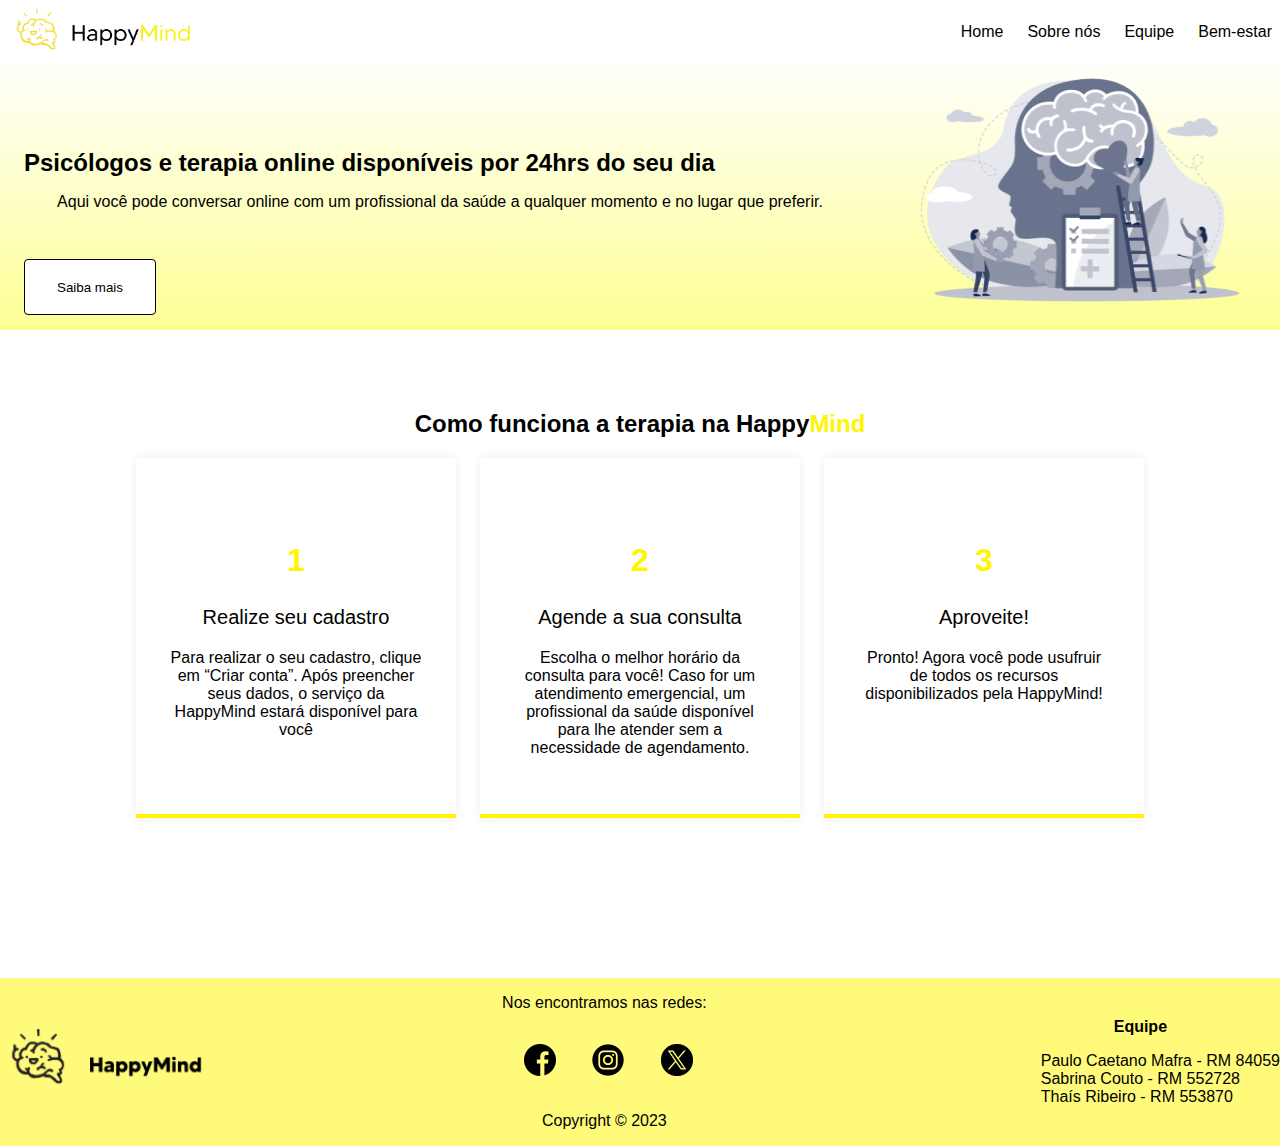
==== index.html @ d6e3fd10 "adicionando rm's" ====
<!DOCTYPE html>
<html lang="pt-br">

<head>
    <meta charset="UTF-8">
    <meta http-equiv="X-UA-Compatible" content="IE=edge">
    <meta name="viewport" content="width=device-width, initial-scale=1.0">
    <link rel="stylesheet" href= "https://cdnjs.cloudflare.com/ajax/libs/font-awesome/4.7.0/css/font-awesome.css">
    <link rel="stylesheet" href="style.css">
    <title>HappyMind</title>
</head>

<body>
    <header>
      <div id="header">
        <img src = "imgs/logo-amarela.png" alt = "Cérebro sorrindo junto do nome da empresa HappyMind">
        <nav id="nav">
          <button aria-label="Abrir Menu" id="btn-mobile" aria-haspopup="true" aria-controls="menu" aria-expanded="false">
            <span id="hamburger"></span>
          </button>
            <ul id="menu" role="menu">
            <li><a href="index.html">Home</a></li>
            <li><a href="/">Sobre nós</a></li>
            <li><a href="equipe.html">Equipe</a></li>
            <li><a href="/">Bem-estar</a></li>
          </ul>
        </nav>
      </div>
      </header>
<br>
<br>
<br>
      <section class="section" id = "home">
				<div class="container home">
					<div class="text">
						<h1 class="title">
              Psicólogos e terapia online disponíveis por 24hrs do seu dia
						</h1>
						<p>
							Aqui você pode conversar online com um profissional da saúde a qualquer momento e no lugar que preferir.
						</p>
						<button class = "botao">Saiba mais</button>
				</div>
        <div class="image">
          <img
            src="imgs/image.png"
            alt="Três pessoas consertando uma mente com engrenagens"
          />
        </div>
        </div>
			</section>

    <section class = "services">
      <div class = "about">
        <h2 class = 'title'>
          Como funciona a terapia na Happy<span>Mind</span>
        </h2>
      </div>
      <div class="container grid">
      <div class="cards grid">
        <div class="card">
          <h2 class = "number"> 1 </h2>
          <h3>Realize seu cadastro</h3>
          <p>
            Para realizar o seu cadastro, clique em “Criar conta”. Após preencher seus dados, o serviço da HappyMind estará disponível para você
          </p>
        </div>
        <div class="card">
          <h2 class = "number"> 2 </h2>
          <h3>Agende a sua consulta</h3>
          <p>
            Escolha o melhor horário da consulta para você! Caso for um atendimento emergencial, um profissional da saúde disponível para lhe atender sem a necessidade de agendamento.
          </p>
        </div>
        <div class="card">
          <h2 class = "number"> 3 </h2>
          <h3>Aproveite!</h3>
          <p>
            Pronto! Agora você pode usufruir de todos os recursos disponibilizados pela HappyMind!
          </p>
        </div>
      </div>
    </div>
  </section>

<footer>
  <div class="box">
    <div class="box1">
      <img src="imgs/logo-black.png" alt="Logo da empresa na versão preta">
    </div>

    <div class="box2">
      <h3>Nos encontramos nas redes:</h3>
        <div class = "icons">
      <ul>
        <li><a href="https://www.facebook.com/fiap/"><img src = "imgs/facebook.png" alt = "logo facebook"></a></li>
        <li><a href="https://www.instagram.com/fiapoficial/"><img src = "imgs/instagram.png" alt = "logo instagram"></i></a></li>
        <li><a href="https://twitter.com/fiap"><img src = "imgs/twitter.png" alt = "logo x-twitter"></i></a></li>
      </ul>
      </div>
     <p> Copyright © 2023 </p>
    </div>

    <div class="box3">
      <h3>Equipe</h3>
      <ul>
        <li>Paulo Caetano Mafra - RM 84059</li>
        <li>Sabrina Couto - RM 552728</li>
        <li>Thaís Ribeiro - RM 553870</li>
      </ul>
    </div>
  </div>
  
  </footer>
    <script src="main.js"></script>
</body>
</html>
---- style.css ----
body{
  margin: 0px;
  padding: 0px;
  font-family: Arial, Helvetica, sans-serif;
}

/* -----------  Header -------------*/
a {
  color: black;
  text-decoration: none;
}

a:hover {
  color: #FFF500;
}

img{
  width: 13rem;
  height: auto;
}


#header {
  box-sizing: border-box;
  height: 4rem;
  width: 100%;
  position: fixed;
  padding: 0;
  display: flex;
  align-items: center;
  justify-content: space-between;
  background-color: white;
}

/* -----------  Home -------------*/

span{
  color: #FFF500;
}
.section .title {
	margin-bottom: 1rem;
}

.title {
	color: black;
  font-size: 1.5rem;
  font-style: normal;
  font-weight: 700;
  line-height: normal;
  margin-top: 5rem;
  }

.text {
    flex: 1; 
    margin-left: 1.5rem;
    margin-right: 1.5rem;
}

.image img{
  width: 25rem;
  height: 17rem;
}

.text p {
  margin-bottom: 3rem;
}


.home {
  display: flex;
  align-items: center;
  background-image: linear-gradient(180deg, white, #FDFF93);
}

.botao {
    background-color: white;
    color: black;
    height: 3.5rem;
    display: inline-flex;
    align-items: center;
    padding:  0 2rem;
    border-radius: 0.25rem;
    transition: 0.3s;
    border: 1px solid black;
}

.botao:hover{
  border: 2px solid #FFF500;
  cursor: pointer;
}

/* ----------- Services -------------*/


.number{
  text-align: center;
  color: #FFF500;
  font-size: 2rem;
}

h2{
  text-align: center;
}

h3{
font-size: 1.25rem;
font-style: normal;
font-weight: 400;
line-height: normal;
}
.container .grid{
  display:flex;
  justify-content: center;
  flex-wrap: wrap
}

.cards.grid {
	gap: 1.5rem;
  margin-bottom: 10rem;
}

.card {
	padding: 3.625rem 2rem;
	box-shadow: 0px 0px 12px rgba(0, 0, 0, 0.08);
	border-bottom: 0.25rem solid #FFF500;
	border-radius: 0.25rem 0.25rem 0 0;
  width: 16rem;
  height: 15rem;
	text-align: center;
}

.card:hover{
  transition: all 0.5s;
  cursor: pointer;
  transform: scale(1.2);
}

.card .title {
	font-size: 1.5rem;
	margin-bottom: 0.75rem;
}


/* ----------- Rodapé -------------*/

.box {
  display: flex;
  justify-content: space-between;
  align-items: center;
  background-color: #FFFA7A;
}


.box2 ul li {
  display: inline-flex;
  margin-right: 2rem;
}

.icons{
  display: flex;
  justify-content: center;
  align-items: center;
}
.box2 h3{
  font-size: 1rem;
  font-weight: 400;
  text-align: center;
}
.box2 img{
  width: 2rem;
  height: 2rem;
}

p{
  text-align: center;
}

.list{
  display: flex;
}

.box3 h3{
  font-size: 1rem;
  font-weight: 700;
  text-align: center;
}

.box ul li {
  list-style: none;

}

/* ----------- MENU -------------*/


#menu {
  display: flex;
  list-style: none;
  gap: 0.5rem;
}

#menu a {
  display: block;
  padding: 0.5rem;
}

#btn-mobile {
  display: none;
}

  /* ----------- Responsividade -------------*/


@media (max-width: 600px) {

  /* ----------- Rodapé Responsivo -------------*/

  .image img {
    display: none;
  }

  .box {
    display: flex;
    flex-direction: column;
    align-items: center;
    text-align: center;
    background-color: #FFFA7A;
  }

  .box2 ul, .box3 ul {
    padding: 0;
    list-style: none;
    margin: 0;
    display: flex;
    flex-direction: column;
    align-items: center;
  }

  .box2 ul li {
    display: inline-flex;
    margin: 0;
  }

  #menu {
    display: block;
    position: absolute;
    width: 100%;
    top: 70px;
    right: 0px;
    transition: 0.6s;
    z-index: 1000;
    height: 0px;
    background-color: white;
    visibility: hidden;
    overflow-y: hidden;
  }
  #nav.active #menu {
    height: calc(100vh - 70px);
    visibility: visible;
    overflow-y: auto;
  }
  #menu a {
    padding: 1rem 0;
    margin: 0 1rem;
    border-bottom: 2px solid rgba(0, 0, 0, 0.05);
  }
  #btn-mobile {
    display: flex;
    padding: 0.5rem 1rem;
    font-size: 1rem;
    border: none;
    background: none;
    cursor: pointer;
    gap: 0.5rem;
  }
  #hamburger {
    border-top: 2px solid;
    width: 20px;
  }
  #hamburger::after,
  #hamburger::before {
    content: '';
    display: block;
    width: 20px;
    height: 2px;
    background: currentColor;
    margin-top: 5px;
    transition: 0.3s;
    position: relative;
  }
  #nav.active #hamburger {
    border-top-color: transparent;
  }
  #nav.active #hamburger::before {
    transform: rotate(135deg);
  }
  #nav.active #hamburger::after {
    transform: rotate(-135deg);
    top: -7px;
  }
}
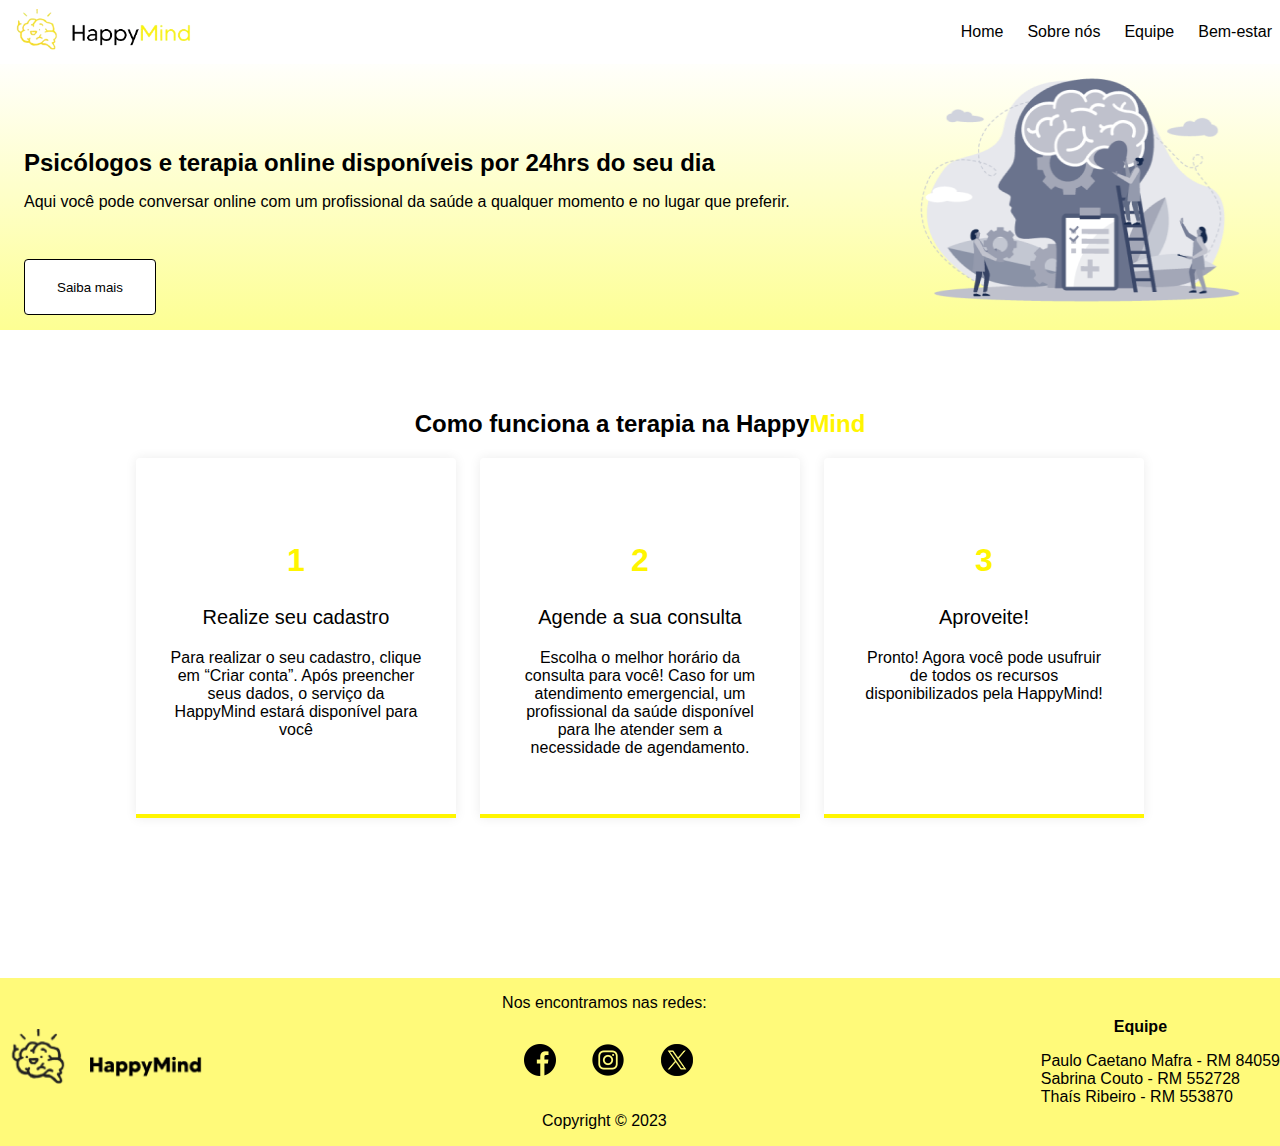
==== commit b9fc1766: "organizando arquivos do repositorio" ====
--- a/index.html
+++ b/index.html
@@ -6,7 +6,7 @@
     <meta http-equiv="X-UA-Compatible" content="IE=edge">
     <meta name="viewport" content="width=device-width, initial-scale=1.0">
     <link rel="stylesheet" href= "https://cdnjs.cloudflare.com/ajax/libs/font-awesome/4.7.0/css/font-awesome.css">
-    <link rel="stylesheet" href="style.css">
+    <link rel="stylesheet" href="styles/style.css">
     <title>HappyMind</title>
 </head>
 
--- a/styles/style.css
+++ b/styles/style.css
@@ -0,0 +1,301 @@
+body{
+  margin: 0px;
+  padding: 0px;
+  font-family: Arial, Helvetica, sans-serif;
+}
+
+/* -----------  Header -------------*/
+a {
+  color: black;
+  text-decoration: none;
+}
+
+a:hover {
+  color: #FFF500;
+}
+
+img{
+  width: 13rem;
+  height: auto;
+}
+
+
+#header {
+  box-sizing: border-box;
+  height: 4rem;
+  width: 100%;
+  position: fixed;
+  padding: 0;
+  display: flex;
+  align-items: center;
+  justify-content: space-between;
+  background-color: white;
+}
+
+/* -----------  Home -------------*/
+
+span{
+  color: #FFF500;
+}
+.section .title {
+	margin-bottom: 1rem;
+}
+
+.title {
+	color: black;
+  font-size: 1.5rem;
+  font-style: normal;
+  font-weight: 700;
+  line-height: normal;
+  margin-top: 5rem;
+  }
+
+.text {
+    flex: 1; 
+    margin-left: 1.5rem;
+    margin-right: 1.5rem;
+}
+
+.image img{
+  width: 25rem;
+  height: 17rem;
+}
+
+.text p {
+  margin-bottom: 3rem;
+}
+
+
+.home {
+  display: flex;
+  align-items: center;
+  background-image: linear-gradient(180deg, white, #FDFF93);
+}
+
+.botao {
+    background-color: white;
+    color: black;
+    height: 3.5rem;
+    display: inline-flex;
+    align-items: center;
+    padding:  0 2rem;
+    border-radius: 0.25rem;
+    transition: 0.3s;
+    border: 1px solid black;
+}
+
+.botao:hover{
+  border: 2px solid #FFF500;
+  cursor: pointer;
+}
+
+/* ----------- Services -------------*/
+
+
+.number{
+  text-align: center;
+  color: #FFF500;
+  font-size: 2rem;
+}
+
+h2{
+  text-align: center;
+}
+
+h3{
+font-size: 1.25rem;
+font-style: normal;
+font-weight: 400;
+line-height: normal;
+}
+.container .grid{
+  display:flex;
+  justify-content: center;
+  flex-wrap: wrap
+}
+
+.cards.grid {
+	gap: 1.5rem;
+  margin-bottom: 10rem;
+}
+
+.card {
+	padding: 3.625rem 2rem;
+	box-shadow: 0px 0px 12px rgba(0, 0, 0, 0.08);
+	border-bottom: 0.25rem solid #FFF500;
+	border-radius: 0.25rem 0.25rem 0 0;
+  width: 16rem;
+  height: 15rem;
+	text-align: center;
+}
+
+.card:hover{
+  transition: all 0.5s;
+  cursor: pointer;
+  transform: scale(1.2);
+}
+
+.card .title {
+	font-size: 1.5rem;
+	margin-bottom: 0.75rem;
+}
+
+
+/* ----------- Rodapé -------------*/
+
+.box {
+  display: flex;
+  justify-content: space-between;
+  align-items: center;
+  background-color: #FFFA7A;
+}
+
+
+.box2 ul li {
+  display: inline-flex;
+  margin-right: 2rem;
+}
+
+.icons{
+  display: flex;
+  justify-content: center;
+  align-items: center;
+}
+.box2 h3{
+  font-size: 1rem;
+  font-weight: 400;
+  text-align: center;
+}
+.box2 img{
+  width: 2rem;
+  height: 2rem;
+}
+
+.box2 p{
+  text-align: center;
+}
+
+.list{
+  display: flex;
+}
+
+.box3 h3{
+  font-size: 1rem;
+  font-weight: 700;
+  text-align: center;
+}
+
+.box ul li {
+  list-style: none;
+
+}
+
+/* ----------- MENU -------------*/
+
+
+#menu {
+  display: flex;
+  list-style: none;
+  gap: 0.5rem;
+}
+
+#menu a {
+  display: block;
+  padding: 0.5rem;
+}
+
+#btn-mobile {
+  display: none;
+}
+
+  /* ----------- Responsividade -------------*/
+
+
+@media (max-width: 600px) {
+
+  /* ----------- Rodapé Responsivo -------------*/
+
+  .image img {
+    display: none;
+  }
+
+  .box {
+    display: flex;
+    flex-direction: column;
+    align-items: center;
+    text-align: center;
+    background-color: #FFFA7A;
+  }
+
+  .box2 ul, .box3 ul {
+    padding: 0;
+    list-style: none;
+    margin: 0;
+    display: flex;
+    flex-direction: column;
+    align-items: center;
+  }
+
+  .box2 ul li {
+    display: inline-flex;
+    margin: 0;
+  }
+
+  #menu {
+    display: block;
+    position: absolute;
+    width: 100%;
+    top: 70px;
+    right: 0px;
+    transition: 0.6s;
+    z-index: 1000;
+    height: 0px;
+    background-color: white;
+    visibility: hidden;
+    overflow-y: hidden;
+  }
+  #nav.active #menu {
+    height: calc(100vh - 70px);
+    visibility: visible;
+    overflow-y: auto;
+  }
+  #menu a {
+    padding: 1rem 0;
+    margin: 0 1rem;
+    border-bottom: 2px solid rgba(0, 0, 0, 0.05);
+  }
+  #btn-mobile {
+    display: flex;
+    padding: 0.5rem 1rem;
+    font-size: 1rem;
+    border: none;
+    background: none;
+    cursor: pointer;
+    gap: 0.5rem;
+  }
+  #hamburger {
+    border-top: 2px solid;
+    width: 20px;
+  }
+  #hamburger::after,
+  #hamburger::before {
+    content: '';
+    display: block;
+    width: 20px;
+    height: 2px;
+    background: currentColor;
+    margin-top: 5px;
+    transition: 0.3s;
+    position: relative;
+  }
+  #nav.active #hamburger {
+    border-top-color: transparent;
+  }
+  #nav.active #hamburger::before {
+    transform: rotate(135deg);
+  }
+  #nav.active #hamburger::after {
+    transform: rotate(-135deg);
+    top: -7px;
+  }
+}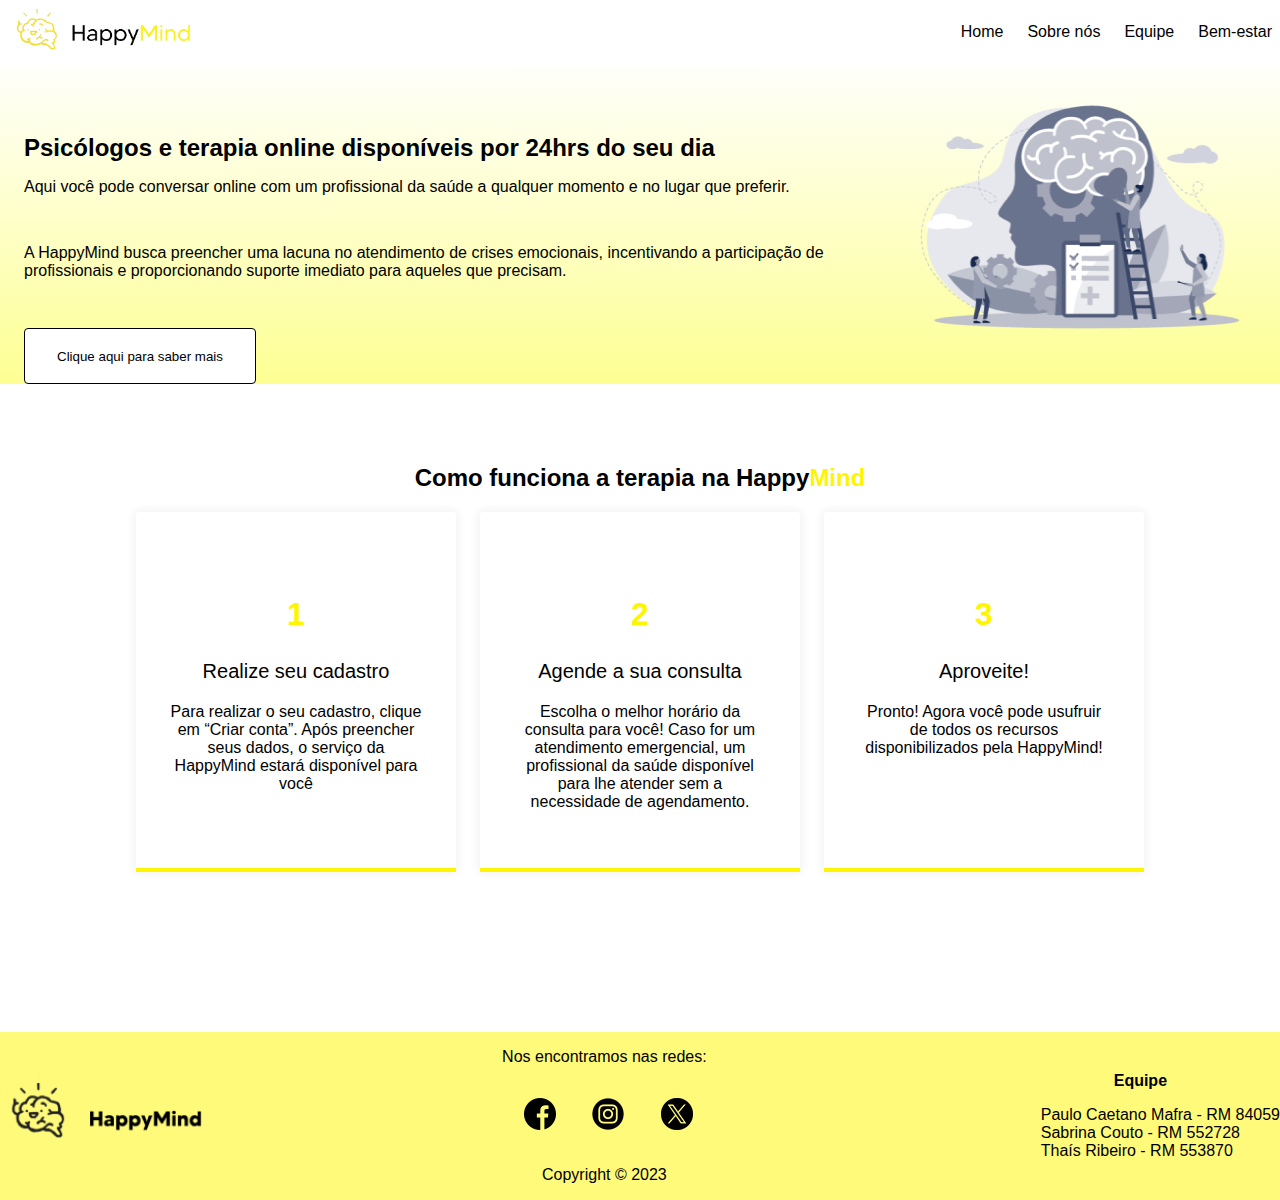
==== commit ea60a22f: "add interatividade com o texto home page" ====
--- a/index.html
+++ b/index.html
@@ -36,10 +36,11 @@
 						<h1 class="title">
               Psicólogos e terapia online disponíveis por 24hrs do seu dia
 						</h1>
-						<p>
-							Aqui você pode conversar online com um profissional da saúde a qualquer momento e no lugar que preferir.
+            <p>Aqui você pode conversar online com um profissional da saúde a qualquer momento e no lugar que preferir.</p>
+						<p id="additionalText" class="hidden">
+							A HappyMind busca preencher uma lacuna no atendimento de crises emocionais, incentivando a participação de profissionais e proporcionando suporte imediato para aqueles que precisam.
 						</p>
-						<button class = "botao">Saiba mais</button>
+						<button class = "botao"  onclick="showAdditionalText()">Clique aqui para saber mais</button>
 				</div>
         <div class="image">
           <img
--- a/styles/style.css
+++ b/styles/style.css
@@ -88,6 +88,12 @@
   border: 2px solid #FFF500;
   cursor: pointer;
 }
+
+/* -----------  Interatividade com texto -------------*/
+#additionalText{
+  margin-bottom: 3rem;
+}
+
 
 /* ----------- Services -------------*/
 
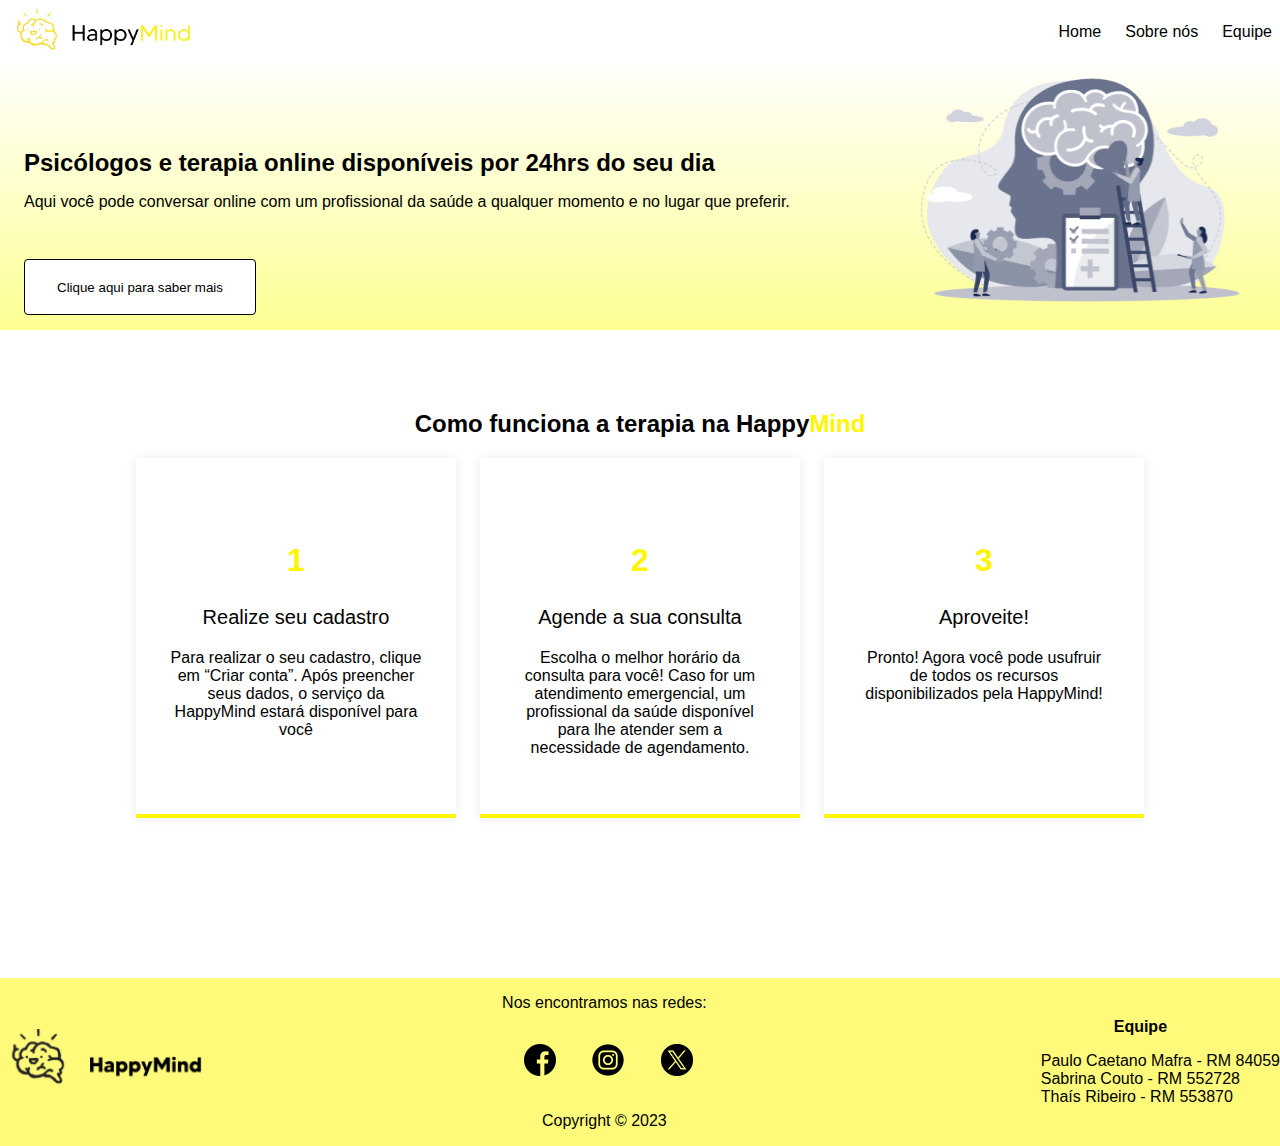
==== commit 9f12d31b: "inserindo links" ====
--- a/index.html
+++ b/index.html
@@ -22,7 +22,6 @@
             <li><a href="index.html">Home</a></li>
             <li><a href="/">Sobre nós</a></li>
             <li><a href="equipe.html">Equipe</a></li>
-            <li><a href="/">Bem-estar</a></li>
           </ul>
         </nav>
       </div>
@@ -38,7 +37,7 @@
 						</h1>
             <p>Aqui você pode conversar online com um profissional da saúde a qualquer momento e no lugar que preferir.</p>
 						<p id="additionalText" class="hidden">
-							A HappyMind busca preencher uma lacuna no atendimento de crises emocionais, incentivando a participação de profissionais e proporcionando suporte imediato para aqueles que precisam.
+							A HappyMind é uma plataforma dedicada a oferecer um ambiente seguro e imediato para pessoas enfrentando crises emocionais, especialmente relacionadas à saúde mental. O foco principal é permitir que os usuários monitorem seu humor diariamente e, em situações de emergência, se conectem instantaneamente a profissionais de saúde mental qualificados para consultas urgentes. Além disso, a plataforma oferece terapias mensais a preços acessíveis. Nossa missão é preencher uma lacuna no atendimento de crises emocionais, incentivando a participação de profissionais e proporcionando suporte imediato para aqueles que precisam.
 						</p>
 						<button class = "botao"  onclick="showAdditionalText()">Clique aqui para saber mais</button>
 				</div>
--- a/styles/style.css
+++ b/styles/style.css
@@ -92,6 +92,10 @@
 /* -----------  Interatividade com texto -------------*/
 #additionalText{
   margin-bottom: 3rem;
+}
+
+.hidden{
+  display:none;
 }
 
 
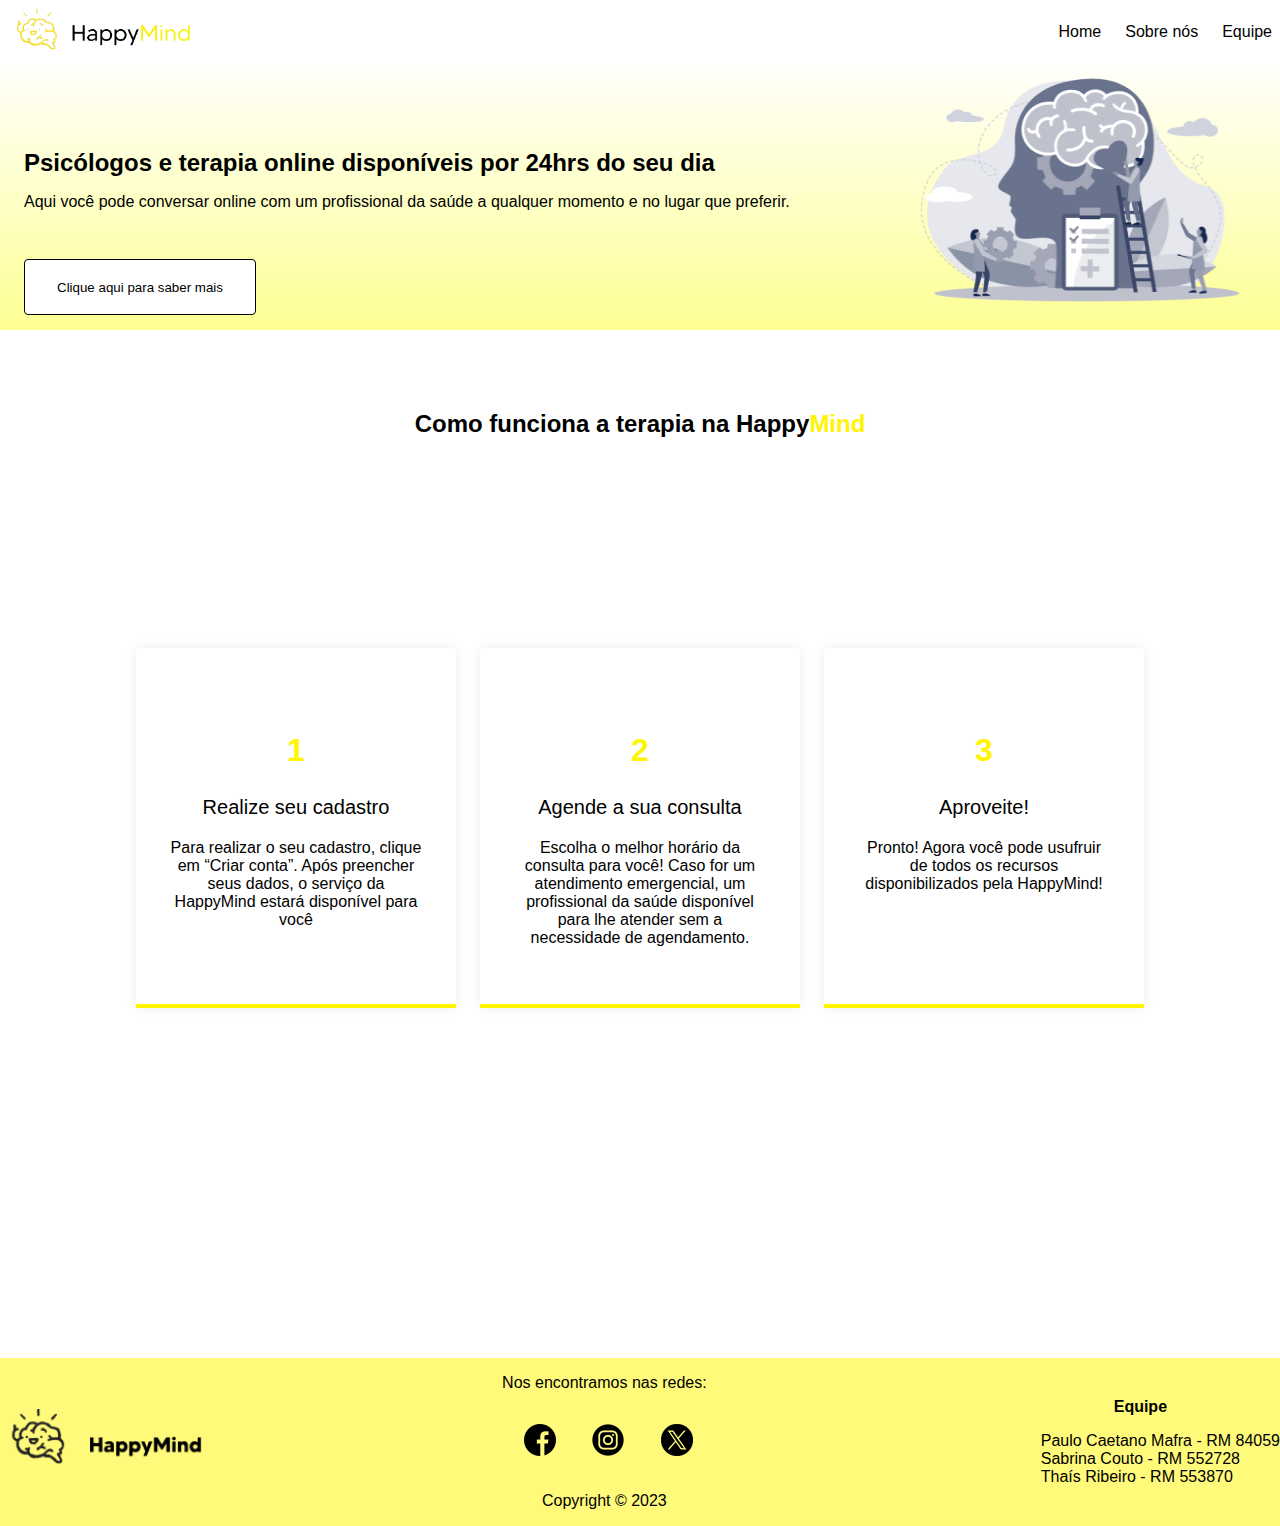
==== commit dac2adf8: "ajustando footer" ====
--- a/index.html
+++ b/index.html
@@ -5,7 +5,7 @@
     <meta charset="UTF-8">
     <meta http-equiv="X-UA-Compatible" content="IE=edge">
     <meta name="viewport" content="width=device-width, initial-scale=1.0">
-    <link rel="stylesheet" href= "https://cdnjs.cloudflare.com/ajax/libs/font-awesome/4.7.0/css/font-awesome.css">
+    <link rel="shortcut icon" href="imgs/logocerebro.png" type="image/x-icon "alt = "Logo Cerebro" />
     <link rel="stylesheet" href="styles/style.css">
     <title>HappyMind</title>
 </head>
@@ -20,7 +20,7 @@
           </button>
             <ul id="menu" role="menu">
             <li><a href="index.html">Home</a></li>
-            <li><a href="/">Sobre nós</a></li>
+            <li><a href="sobre.html">Sobre nós</a></li>
             <li><a href="equipe.html">Equipe</a></li>
           </ul>
         </nav>
@@ -29,8 +29,9 @@
 <br>
 <br>
 <br>
-      <section class="section" id = "home">
-				<div class="container home">
+      
+      <section class="section">
+				<div class="home">
 					<div class="text">
 						<h1 class="title">
               Psicólogos e terapia online disponíveis por 24hrs do seu dia
--- a/styles/style.css
+++ b/styles/style.css
@@ -2,6 +2,17 @@
   margin: 0px;
   padding: 0px;
   font-family: Arial, Helvetica, sans-serif;
+  display: flex;
+  flex-direction: column;
+  min-height: 100vh;
+}
+
+.container {
+  display: flex;
+  flex-direction: column;
+  align-items: center;
+  justify-content: center;
+  min-height: 100vh; 
 }
 
 /* -----------  Header -------------*/
@@ -152,6 +163,12 @@
 
 
 /* ----------- Rodapé -------------*/
+
+#footer {
+  bottom: 0;
+  width: 100%;
+  margin-top: auto;
+}
 
 .box {
   display: flex;
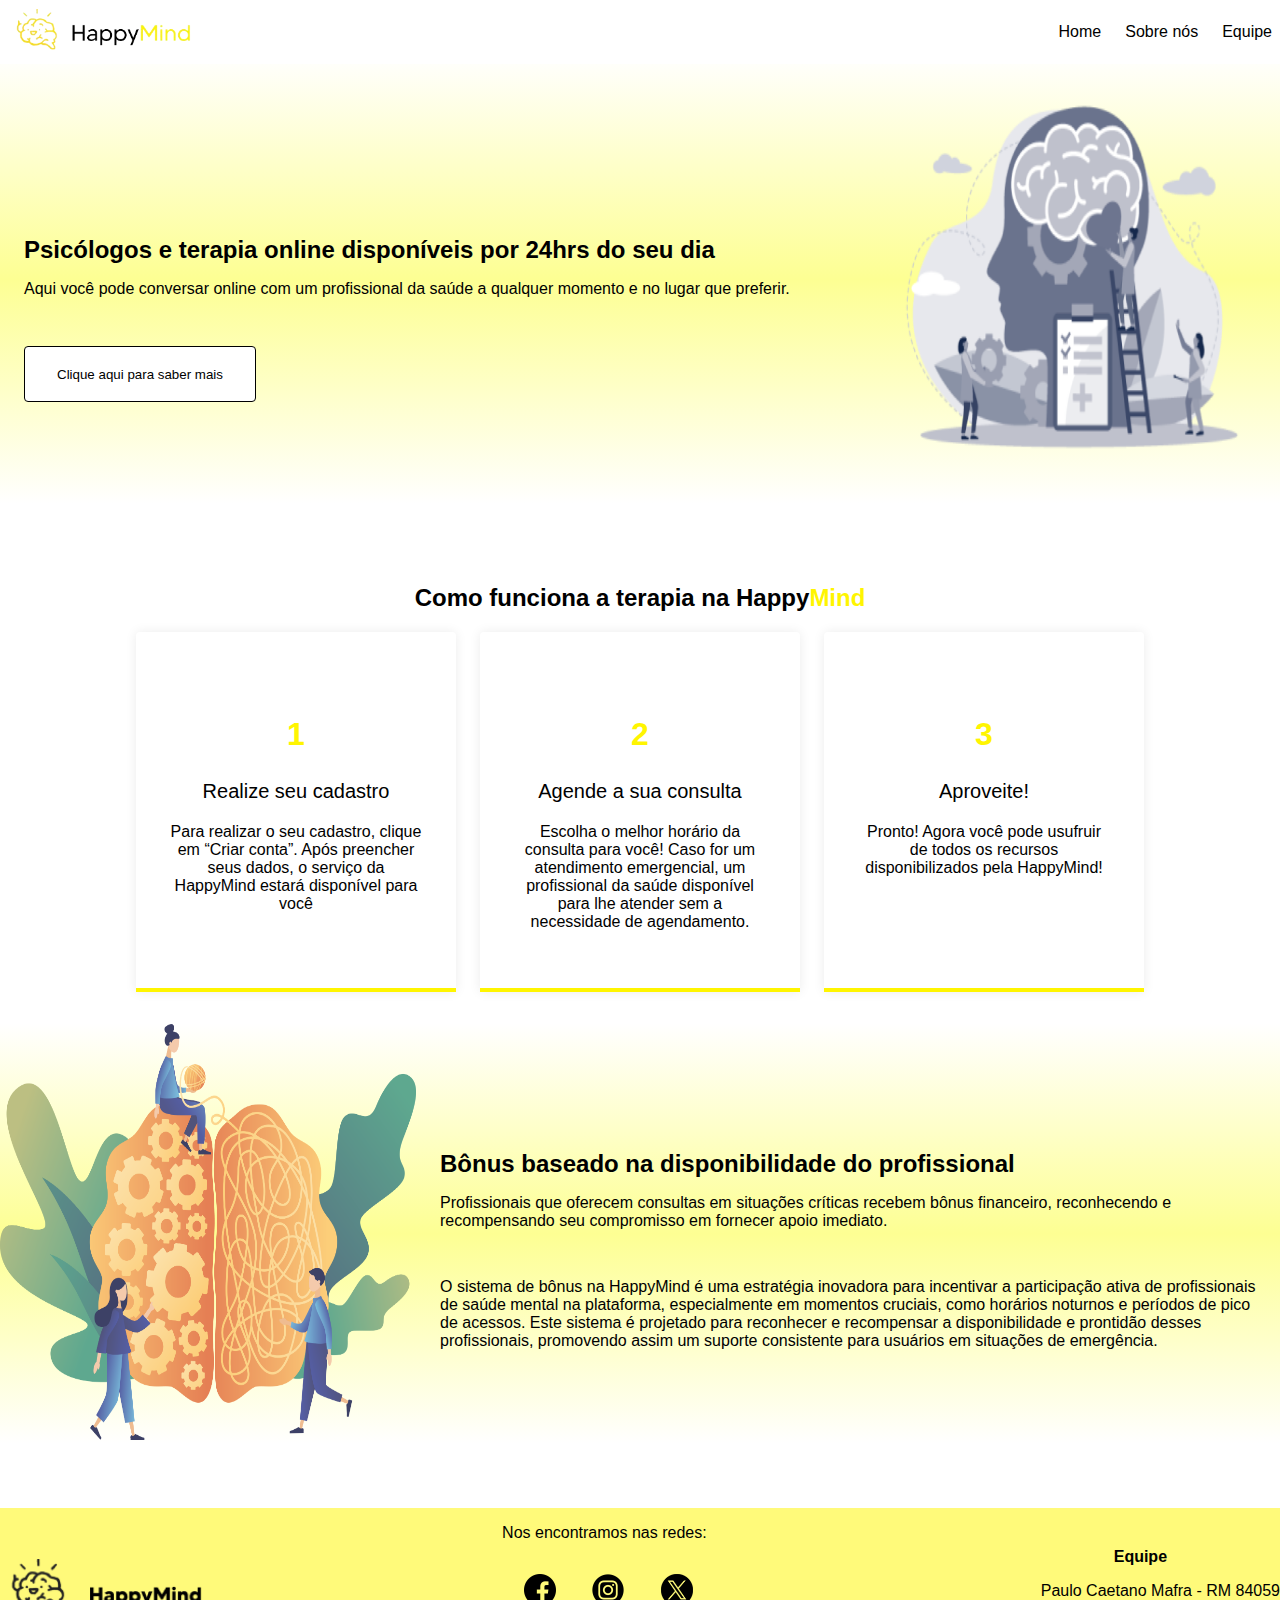
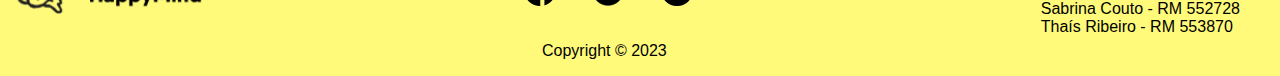
==== commit 83573b7a: "ajustes finais" ====
--- a/index.html
+++ b/index.html
@@ -29,7 +29,7 @@
 <br>
 <br>
 <br>
-      
+<div class = "container">
       <section class="section">
 				<div class="home">
 					<div class="text">
@@ -57,7 +57,7 @@
           Como funciona a terapia na Happy<span>Mind</span>
         </h2>
       </div>
-      <div class="container grid">
+      <div class="grid">
       <div class="cards grid">
         <div class="card">
           <h2 class = "number"> 1 </h2>
@@ -84,6 +84,26 @@
     </div>
   </section>
 
+  <section class = "bonus">
+    <div class="boxBeneficio">
+      <div class="image">
+        <img
+          src="imgs/brain.png"
+          alt="Três pessoas consertando uma mente com engrenagens"
+        />
+      </div>
+      <div class="text">
+        <h1 class="title">
+          Bônus baseado na disponibilidade do profissional
+        </h1>
+        <p>Profissionais que oferecem consultas em situações críticas recebem bônus financeiro, reconhecendo e recompensando seu compromisso em fornecer apoio imediato.</p>
+        <p>
+          O sistema de bônus na HappyMind é uma estratégia inovadora para incentivar a participação ativa de profissionais de saúde mental na plataforma, especialmente em momentos cruciais, como horários noturnos e períodos de pico de acessos. Este sistema é projetado para reconhecer e recompensar a disponibilidade e prontidão desses profissionais, promovendo assim um suporte consistente para usuários em situações de emergência.
+        </p>
+    </div>
+    </div>
+  </section>
+</div>
 <footer>
   <div class="box">
     <div class="box1">
--- a/styles/style.css
+++ b/styles/style.css
@@ -4,14 +4,9 @@
   font-family: Arial, Helvetica, sans-serif;
   display: flex;
   flex-direction: column;
-  min-height: 100vh;
 }
 
 .container {
-  display: flex;
-  flex-direction: column;
-  align-items: center;
-  justify-content: center;
   min-height: 100vh; 
 }
 
@@ -68,8 +63,8 @@
 }
 
 .image img{
-  width: 25rem;
-  height: 17rem;
+  width: 26rem;
+  height: 26rem;
 }
 
 .text p {
@@ -77,11 +72,14 @@
 }
 
 
+
 .home {
   display: flex;
   align-items: center;
-  background-image: linear-gradient(180deg, white, #FDFF93);
-}
+  min-height: 50vh;
+  background-image: linear-gradient(180deg, white, #FDFF93, white);
+}
+
 
 .botao {
     background-color: white;
@@ -129,15 +127,17 @@
 font-weight: 400;
 line-height: normal;
 }
-.container .grid{
+
+.grid{
   display:flex;
   justify-content: center;
-  flex-wrap: wrap
+  flex-wrap: wrap;
+  margin-bottom: 1rem;
+  min-height: 20vh;
 }
 
 .cards.grid {
 	gap: 1.5rem;
-  margin-bottom: 10rem;
 }
 
 .card {
@@ -161,13 +161,22 @@
 	margin-bottom: 0.75rem;
 }
 
+/* ----------- Section do Bonus para os psicólogos-------------*/
+
+.boxBeneficio {
+  display: flex;
+  align-items: center;
+  min-height: 40vh;
+  background-image: linear-gradient(180deg, white, #FDFF93, white);
+  margin-bottom: 4rem;
+}
 
 /* ----------- Rodapé -------------*/
 
-#footer {
+footer {
+  position: relative;
   bottom: 0;
   width: 100%;
-  margin-top: auto;
 }
 
 .box {
@@ -325,4 +334,26 @@
     transform: rotate(-135deg);
     top: -7px;
   }
-}+}
+
+@media screen and (min-width: 2441px) {
+
+  .image img{
+    width: 70rem;
+    height: 48rem;
+  }
+
+  p{
+    font-size: 1rem;
+  }
+
+.grid{
+    display:flex;
+    flex-wrap: wrap;
+  }
+  
+  .home{
+    padding-left: 5vh;
+  }
+ 
+  }